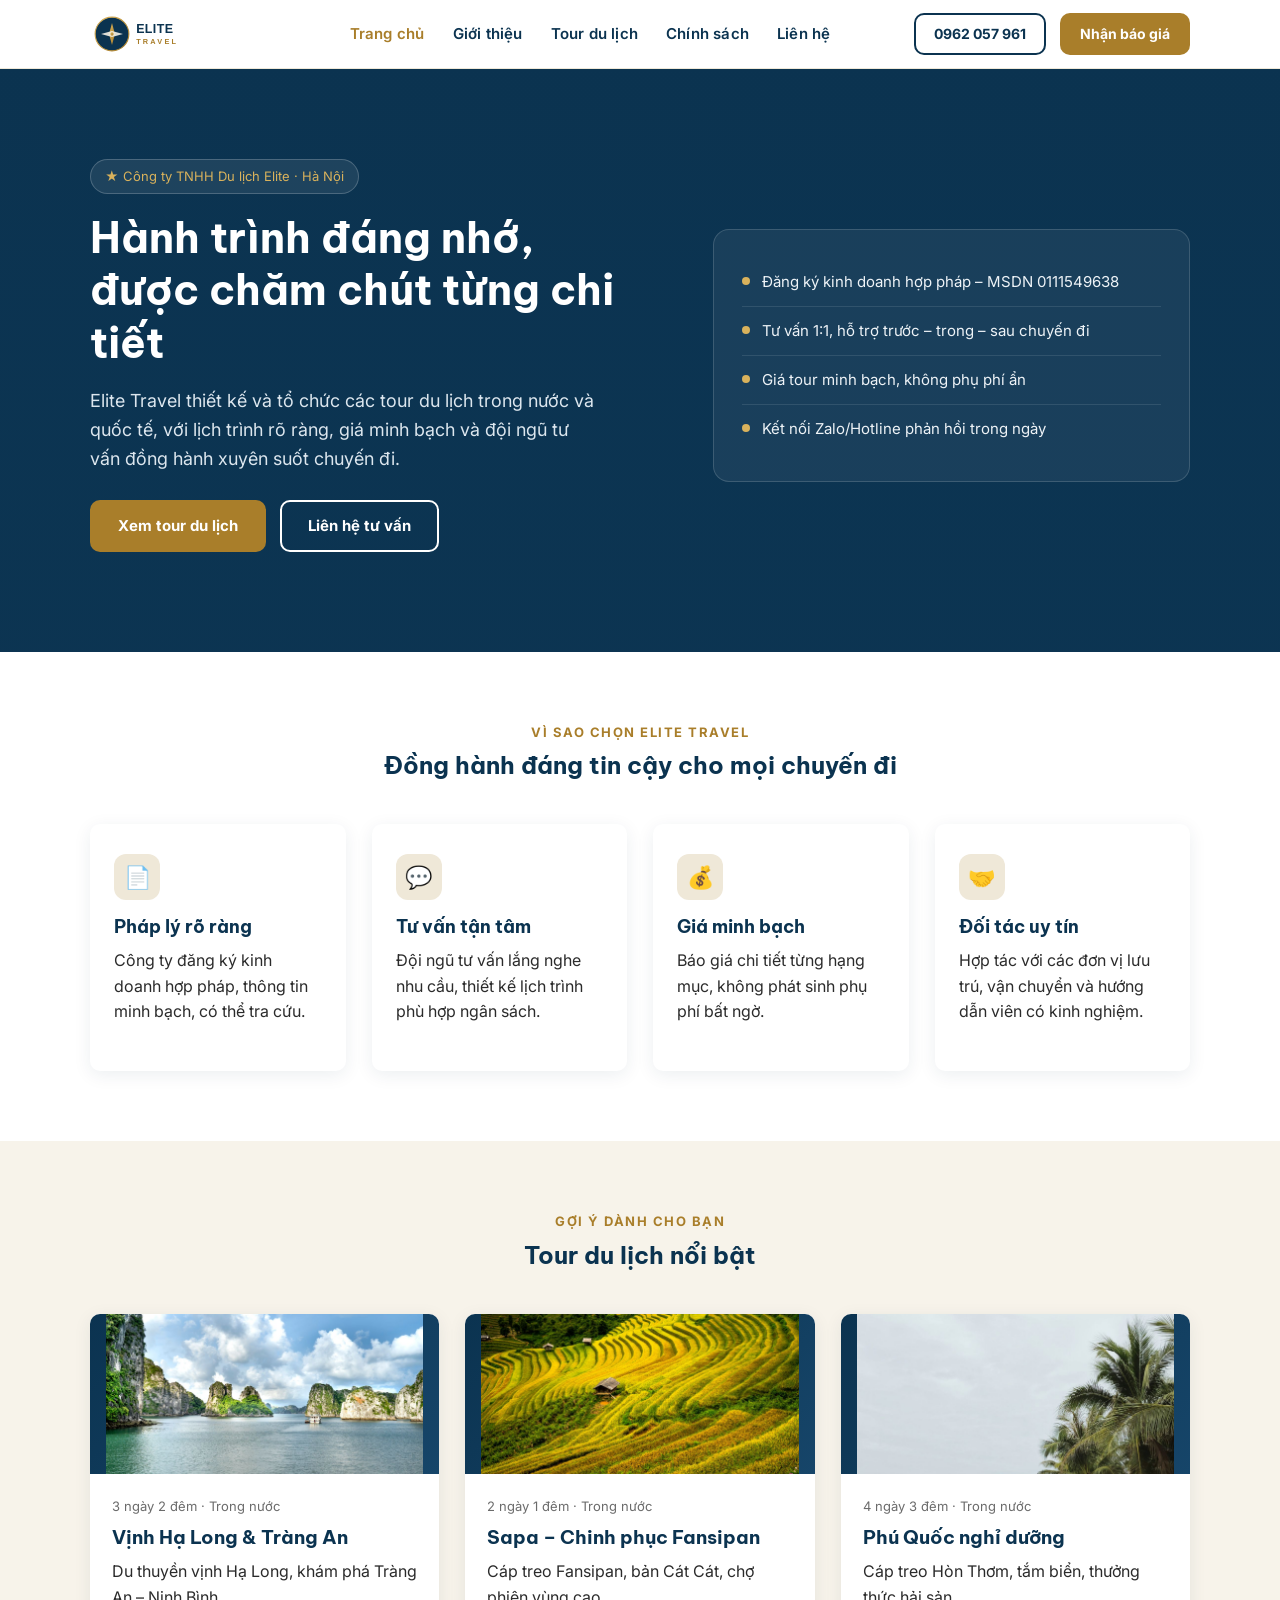
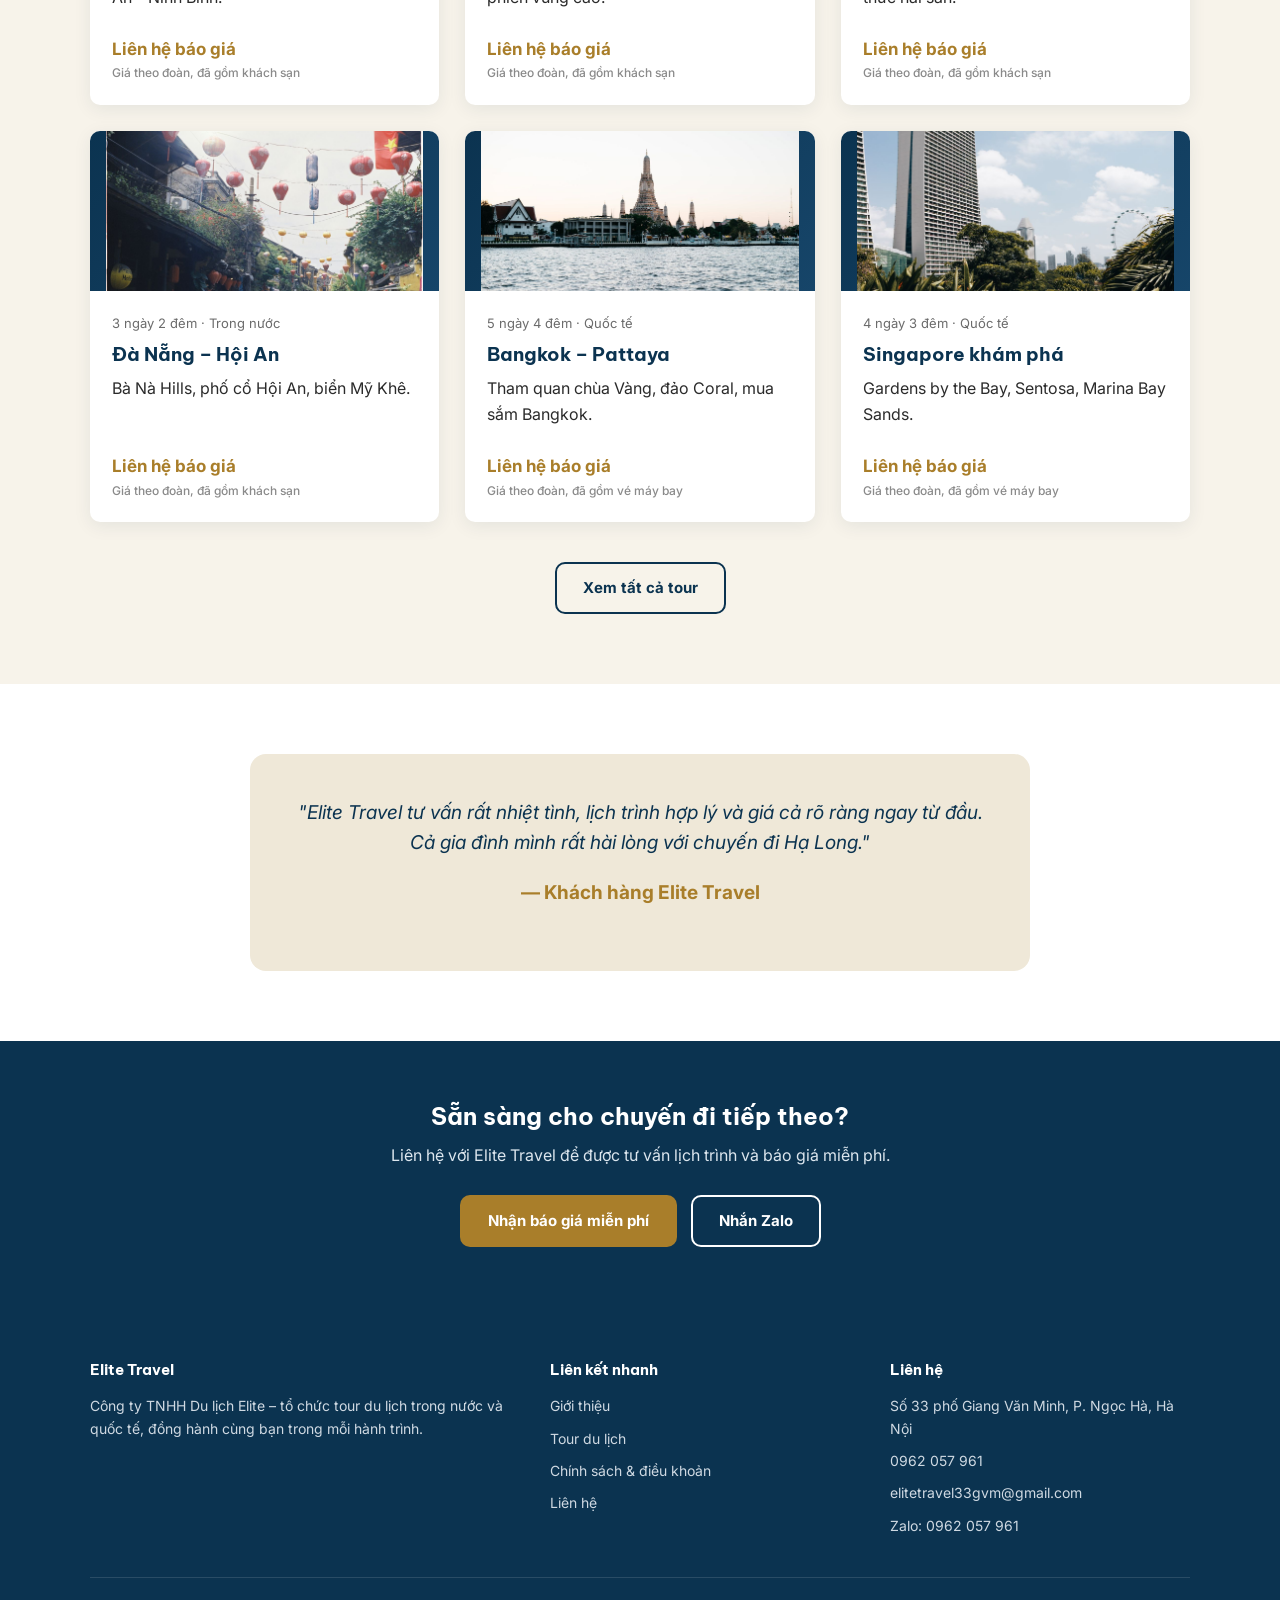
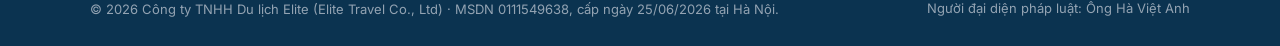
==== index.html @ 2231d41d "Initial Elite Travel website: home, about, tours, policies, contact" ====
<!doctype html>
<html lang="vi">
<head>
<meta charset="UTF-8">
<meta name="viewport" content="width=device-width, initial-scale=1.0">
<title>Elite Travel – Du lịch Elite | Tour du lịch trong nước &amp; quốc tế</title>
<meta name="description" content="Elite Travel (Công ty TNHH Du lịch Elite) – tổ chức tour du lịch trong nước và quốc tế tại Hà Nội. Tư vấn tận tâm, giá minh bạch, đối tác uy tín.">
<link rel="icon" type="image/svg+xml" href="img/logo.svg">
<link rel="preconnect" href="https://fonts.googleapis.com">
<link href="https://fonts.googleapis.com/css2?family=Be+Vietnam+Pro:wght@600;700;800&family=Inter:wght@400;500;600;700&display=swap&subset=vietnamese" rel="stylesheet">
<link rel="stylesheet" href="css/style.css">
</head>
<body>

<header class="site-header">
  <div class="container">
    <a href="index.html" class="logo"><img src="img/logo.svg" alt="Elite Travel"></a>
    <nav class="main-nav">
      <ul>
        <li><a href="index.html" class="current">Trang chủ</a></li>
        <li><a href="gioi-thieu.html">Giới thiệu</a></li>
        <li><a href="tour-du-lich.html">Tour du lịch</a></li>
        <li><a href="chinh-sach.html">Chính sách</a></li>
        <li><a href="lien-he.html">Liên hệ</a></li>
      </ul>
    </nav>
    <div class="header-cta">
      <a href="tel:+84962057961" class="btn btn-outline btn-sm">0962 057 961</a>
      <a href="lien-he.html" class="btn btn-primary btn-sm">Nhận báo giá</a>
    </div>
    <button class="nav-toggle" aria-label="Mở menu">&#9776;</button>
  </div>
</header>

<section class="hero">
  <div class="container">
    <div>
      <span class="hero-badge">★ Công ty TNHH Du lịch Elite · Hà Nội</span>
      <h1>Hành trình đáng nhớ, <br>được chăm chút từng chi tiết</h1>
      <p class="lead">Elite Travel thiết kế và tổ chức các tour du lịch trong nước và quốc tế, với lịch trình rõ ràng, giá minh bạch và đội ngũ tư vấn đồng hành xuyên suốt chuyến đi.</p>
      <div class="hero-actions">
        <a href="tour-du-lich.html" class="btn btn-primary">Xem tour du lịch</a>
        <a href="lien-he.html" class="btn btn-outline" style="border-color:#fff;color:#fff;">Liên hệ tư vấn</a>
      </div>
    </div>
    <div class="hero-art">
      <ul>
        <li><span class="dot"></span> Đăng ký kinh doanh hợp pháp – MSDN 0111549638</li>
        <li><span class="dot"></span> Tư vấn 1:1, hỗ trợ trước – trong – sau chuyến đi</li>
        <li><span class="dot"></span> Giá tour minh bạch, không phụ phí ẩn</li>
        <li><span class="dot"></span> Kết nối Zalo/Hotline phản hồi trong ngày</li>
      </ul>
    </div>
  </div>
</section>

<section class="alt">
  <div class="container">
    <div class="section-head">
      <span class="eyebrow">Vì sao chọn Elite Travel</span>
      <h2>Đồng hành đáng tin cậy cho mọi chuyến đi</h2>
    </div>
    <div class="grid grid-4">
      <div class="card">
        <div class="icon">📄</div>
        <h3>Pháp lý rõ ràng</h3>
        <p>Công ty đăng ký kinh doanh hợp pháp, thông tin minh bạch, có thể tra cứu.</p>
      </div>
      <div class="card">
        <div class="icon">💬</div>
        <h3>Tư vấn tận tâm</h3>
        <p>Đội ngũ tư vấn lắng nghe nhu cầu, thiết kế lịch trình phù hợp ngân sách.</p>
      </div>
      <div class="card">
        <div class="icon">💰</div>
        <h3>Giá minh bạch</h3>
        <p>Báo giá chi tiết từng hạng mục, không phát sinh phụ phí bất ngờ.</p>
      </div>
      <div class="card">
        <div class="icon">🤝</div>
        <h3>Đối tác uy tín</h3>
        <p>Hợp tác với các đơn vị lưu trú, vận chuyển và hướng dẫn viên có kinh nghiệm.</p>
      </div>
    </div>
  </div>
</section>

<section>
  <div class="container">
    <div class="section-head">
      <span class="eyebrow">Gợi ý dành cho bạn</span>
      <h2>Tour du lịch nổi bật</h2>
    </div>
    <div class="grid grid-3">
      <div class="tour-card">
        <div class="thumb"><img src="img/tours/ha-long.jpg" alt="Vịnh Hạ Long" style="width:100%;height:100%;object-fit:cover;" onerror="this.parentElement.textContent='HẠ LONG – NINH BÌNH';"></div>
        <div class="body">
          <div class="meta">3 ngày 2 đêm · Trong nước</div>
          <h3>Vịnh Hạ Long &amp; Tràng An</h3>
          <p>Du thuyền vịnh Hạ Long, khám phá Tràng An – Ninh Bình.</p>
          <div class="price">Liên hệ báo giá<small>Giá theo đoàn, đã gồm khách sạn</small></div>
        </div>
      </div>
      <div class="tour-card">
        <div class="thumb"><img src="img/tours/sapa.jpg" alt="Sapa" style="width:100%;height:100%;object-fit:cover;" onerror="this.parentElement.textContent='SAPA – FANSIPAN';"></div>
        <div class="body">
          <div class="meta">2 ngày 1 đêm · Trong nước</div>
          <h3>Sapa – Chinh phục Fansipan</h3>
          <p>Cáp treo Fansipan, bản Cát Cát, chợ phiên vùng cao.</p>
          <div class="price">Liên hệ báo giá<small>Giá theo đoàn, đã gồm khách sạn</small></div>
        </div>
      </div>
      <div class="tour-card">
        <div class="thumb"><img src="img/tours/phu-quoc.jpg" alt="Phú Quốc" style="width:100%;height:100%;object-fit:cover;" onerror="this.parentElement.textContent='PHÚ QUỐC';"></div>
        <div class="body">
          <div class="meta">4 ngày 3 đêm · Trong nước</div>
          <h3>Phú Quốc nghỉ dưỡng</h3>
          <p>Cáp treo Hòn Thơm, tắm biển, thưởng thức hải sản.</p>
          <div class="price">Liên hệ báo giá<small>Giá theo đoàn, đã gồm khách sạn</small></div>
        </div>
      </div>
      <div class="tour-card">
        <div class="thumb"><img src="img/tours/da-nang.jpg" alt="Đà Nẵng Hội An" style="width:100%;height:100%;object-fit:cover;" onerror="this.parentElement.textContent='ĐÀ NẴNG – HỘI AN';"></div>
        <div class="body">
          <div class="meta">3 ngày 2 đêm · Trong nước</div>
          <h3>Đà Nẵng – Hội An</h3>
          <p>Bà Nà Hills, phố cổ Hội An, biển Mỹ Khê.</p>
          <div class="price">Liên hệ báo giá<small>Giá theo đoàn, đã gồm khách sạn</small></div>
        </div>
      </div>
      <div class="tour-card">
        <div class="thumb"><img src="img/tours/bangkok.jpg" alt="Bangkok Thái Lan" style="width:100%;height:100%;object-fit:cover;" onerror="this.parentElement.textContent='THÁI LAN';"></div>
        <div class="body">
          <div class="meta">5 ngày 4 đêm · Quốc tế</div>
          <h3>Bangkok – Pattaya</h3>
          <p>Tham quan chùa Vàng, đảo Coral, mua sắm Bangkok.</p>
          <div class="price">Liên hệ báo giá<small>Giá theo đoàn, đã gồm vé máy bay</small></div>
        </div>
      </div>
      <div class="tour-card">
        <div class="thumb"><img src="img/tours/singapore.jpg" alt="Singapore" style="width:100%;height:100%;object-fit:cover;" onerror="this.parentElement.textContent='SINGAPORE';"></div>
        <div class="body">
          <div class="meta">4 ngày 3 đêm · Quốc tế</div>
          <h3>Singapore khám phá</h3>
          <p>Gardens by the Bay, Sentosa, Marina Bay Sands.</p>
          <div class="price">Liên hệ báo giá<small>Giá theo đoàn, đã gồm vé máy bay</small></div>
        </div>
      </div>
    </div>
    <div class="text-center mt-lg">
      <a href="tour-du-lich.html" class="btn btn-outline">Xem tất cả tour</a>
    </div>
  </div>
</section>

<section class="alt">
  <div class="container">
    <div class="testimonial">
      <p>"Elite Travel tư vấn rất nhiệt tình, lịch trình hợp lý và giá cả rõ ràng ngay từ đầu. Cả gia đình mình rất hài lòng với chuyến đi Hạ Long."</p>
      <p class="who">— Khách hàng Elite Travel</p>
    </div>
  </div>
</section>

<section class="cta-strip">
  <div class="container">
    <h2>Sẵn sàng cho chuyến đi tiếp theo?</h2>
    <p>Liên hệ với Elite Travel để được tư vấn lịch trình và báo giá miễn phí.</p>
    <div class="hero-actions" style="justify-content:center;">
      <a href="lien-he.html" class="btn btn-primary">Nhận báo giá miễn phí</a>
      <a href="https://zalo.me/0962057961" class="btn btn-outline" style="border-color:#fff;color:#fff;">Nhắn Zalo</a>
    </div>
  </div>
</section>

<footer class="site-footer">
  <div class="container">
    <div class="footer-grid">
      <div>
        <h4>Elite Travel</h4>
        <p style="font-size:14px;">Công ty TNHH Du lịch Elite – tổ chức tour du lịch trong nước và quốc tế, đồng hành cùng bạn trong mỗi hành trình.</p>
      </div>
      <div>
        <h4>Liên kết nhanh</h4>
        <ul>
          <li><a href="gioi-thieu.html">Giới thiệu</a></li>
          <li><a href="tour-du-lich.html">Tour du lịch</a></li>
          <li><a href="chinh-sach.html">Chính sách &amp; điều khoản</a></li>
          <li><a href="lien-he.html">Liên hệ</a></li>
        </ul>
      </div>
      <div>
        <h4>Liên hệ</h4>
        <ul>
          <li>Số 33 phố Giang Văn Minh, P. Ngọc Hà, Hà Nội</li>
          <li><a href="tel:+84962057961">0962 057 961</a></li>
          <li><a href="mailto:elitetravel33gvm@gmail.com">elitetravel33gvm@gmail.com</a></li>
          <li><a href="https://zalo.me/0962057961">Zalo: 0962 057 961</a></li>
        </ul>
      </div>
    </div>
    <div class="footer-bottom">
      <div class="footer-legal-line">© <span class="footer-year">2026</span> Công ty TNHH Du lịch Elite (Elite Travel Co., Ltd) · MSDN 0111549638, cấp ngày 25/06/2026 tại Hà Nội.</div>
      <div>Người đại diện pháp luật: Ông Hà Việt Anh</div>
    </div>
  </div>
</footer>

<script src="js/main.js"></script>
</body>
</html>
---- css/style.css ----
:root {
  --cream: #f7f3ea;
  --cream-dark: #efe8d8;
  --navy: #0b3350;
  --navy-light: #164569;
  --gold: #a97e2a;
  --gold-light: #d9b25c;
  --charcoal: #2b2b2b;
  --white: #ffffff;
  --radius: 10px;
  --shadow: 0 4px 18px rgba(11, 51, 80, 0.08);
}

* { box-sizing: border-box; }

html { scroll-behavior: smooth; }

body {
  margin: 0;
  font-family: 'Inter', 'Segoe UI', Arial, sans-serif;
  color: var(--charcoal);
  background: var(--cream);
  line-height: 1.6;
}

h1, h2, h3, h4 {
  font-family: 'Be Vietnam Pro', 'Segoe UI', Arial, sans-serif;
  color: var(--navy);
  margin: 0 0 0.5em;
  line-height: 1.25;
}

p { margin: 0 0 1em; }

a { color: var(--navy); text-decoration: none; }
a:hover { color: var(--gold); }

img { max-width: 100%; display: block; }

.container {
  width: 100%;
  max-width: 1140px;
  margin: 0 auto;
  padding: 0 20px;
}

/* Header */
.site-header {
  background: var(--white);
  border-bottom: 1px solid var(--cream-dark);
  position: sticky;
  top: 0;
  z-index: 100;
}

.site-header .container {
  display: flex;
  align-items: center;
  justify-content: space-between;
  padding-top: 12px;
  padding-bottom: 12px;
}

.logo img { height: 44px; width: auto; }

.nav-toggle {
  display: none;
  background: none;
  border: 0;
  font-size: 26px;
  color: var(--navy);
  cursor: pointer;
}

.main-nav ul {
  list-style: none;
  display: flex;
  gap: 28px;
  margin: 0;
  padding: 0;
}

.main-nav a {
  font-weight: 600;
  font-size: 15px;
  letter-spacing: 0.2px;
}

.main-nav a.current { color: var(--gold); }

.header-cta {
  display: flex;
  align-items: center;
  gap: 14px;
}

.btn {
  display: inline-block;
  padding: 12px 26px;
  border-radius: var(--radius);
  font-weight: 700;
  font-size: 15px;
  cursor: pointer;
  border: 2px solid transparent;
  transition: transform .15s ease, box-shadow .15s ease;
}

.btn-primary {
  background: var(--gold);
  color: var(--white);
}
.btn-primary:hover { background: var(--gold-light); color: var(--white); transform: translateY(-1px); }

.btn-outline {
  background: transparent;
  border-color: var(--navy);
  color: var(--navy);
}
.btn-outline:hover { background: var(--navy); color: var(--white); }

.btn-sm { padding: 8px 18px; font-size: 14px; }

/* Hero */
.hero {
  background:
    linear-gradient(180deg, rgba(11,51,80,0.88) 0%, rgba(11,51,80,0.93) 100%),
    url('img/tours/hero.jpg') center/cover no-repeat,
    linear-gradient(180deg, var(--navy) 0%, var(--navy-light) 100%);
  color: var(--white);
  padding: 90px 0 100px;
}

.hero .container {
  display: grid;
  grid-template-columns: 1.1fr 0.9fr;
  gap: 40px;
  align-items: center;
}

.hero h1 {
  color: var(--white);
  font-size: 42px;
  margin-bottom: 18px;
}

.hero p.lead {
  font-size: 18px;
  color: #dce6ee;
  max-width: 46ch;
}

.hero-actions { display: flex; gap: 14px; margin-top: 26px; flex-wrap: wrap; }

.hero-badge {
  display: inline-flex;
  align-items: center;
  gap: 8px;
  background: rgba(255,255,255,0.08);
  border: 1px solid rgba(255,255,255,0.2);
  padding: 6px 14px;
  border-radius: 999px;
  font-size: 13px;
  color: var(--gold-light);
  margin-bottom: 18px;
}

.hero-art {
  background: rgba(255,255,255,0.06);
  border: 1px solid rgba(255,255,255,0.15);
  border-radius: 16px;
  padding: 28px;
}

.hero-art ul { list-style: none; margin: 0; padding: 0; }
.hero-art li {
  display: flex; gap: 12px; align-items: flex-start;
  padding: 12px 0;
  border-bottom: 1px solid rgba(255,255,255,0.1);
  font-size: 15px;
  color: #eef3f7;
}
.hero-art li:last-child { border-bottom: none; }
.hero-art .dot {
  flex: none; width: 8px; height: 8px; border-radius: 50%;
  background: var(--gold-light); margin-top: 7px;
}

/* Sections */
section { padding: 70px 0; }
section.alt { background: var(--white); }

.section-head { text-align: center; max-width: 640px; margin: 0 auto 44px; }
.section-head .eyebrow {
  color: var(--gold); font-weight: 700; letter-spacing: 1.5px;
  font-size: 13px; text-transform: uppercase; display: block; margin-bottom: 8px;
}

/* Feature grid */
.grid {
  display: grid;
  gap: 26px;
}
.grid-3 { grid-template-columns: repeat(3, 1fr); }
.grid-4 { grid-template-columns: repeat(4, 1fr); }
.grid-2 { grid-template-columns: repeat(2, 1fr); }

.card {
  background: var(--white);
  border-radius: var(--radius);
  box-shadow: var(--shadow);
  padding: 30px 24px;
}

.card h3 { font-size: 18px; }
.card .icon {
  width: 46px; height: 46px; border-radius: 12px;
  background: var(--cream-dark);
  display: flex; align-items: center; justify-content: center;
  margin-bottom: 16px; font-size: 22px;
}

/* Tour cards */
.tour-card {
  background: var(--white);
  border-radius: var(--radius);
  box-shadow: var(--shadow);
  overflow: hidden;
  display: flex;
  flex-direction: column;
}
.tour-card .thumb {
  height: 160px;
  background: linear-gradient(135deg, var(--navy), var(--navy-light));
  display: flex; align-items: center; justify-content: center;
  color: var(--gold-light);
  font-family: 'Be Vietnam Pro', sans-serif;
  font-weight: 700;
  font-size: 15px;
  letter-spacing: 1px;
  text-align: center;
  padding: 0 16px;
}
.tour-card .body { padding: 22px; flex: 1; display: flex; flex-direction: column; }
.tour-card .meta { font-size: 13px; color: #6b6b6b; margin-bottom: 10px; }
.tour-card .price {
  font-weight: 700; color: var(--gold); font-size: 17px; margin-top: auto; padding-top: 10px;
}
.tour-card .price small { color: #8a8a8a; font-weight: 500; font-size: 12px; display: block; }

.tabs { display: flex; gap: 10px; justify-content: center; margin-bottom: 36px; flex-wrap: wrap; }
.tab-btn {
  padding: 10px 20px; border-radius: 999px; border: 1px solid var(--navy);
  background: transparent; color: var(--navy); font-weight: 600; cursor: pointer; font-size: 14px;
}
.tab-btn.active { background: var(--navy); color: var(--white); }

/* Legal box */
.legal-box {
  background: var(--white);
  border-left: 4px solid var(--gold);
  border-radius: var(--radius);
  box-shadow: var(--shadow);
  padding: 30px;
}
.legal-box dl { margin: 0; display: grid; grid-template-columns: 220px 1fr; gap: 12px 20px; }
.legal-box dt { font-weight: 700; color: var(--navy); }
.legal-box dd { margin: 0; }
.legal-box .pending { color: #a35a00; font-style: italic; }

/* Testimonial */
.testimonial {
  background: var(--cream-dark);
  border-radius: 16px;
  padding: 44px;
  text-align: center;
  max-width: 780px;
  margin: 0 auto;
}
.testimonial p { font-size: 19px; font-style: italic; color: var(--navy); }
.testimonial .who { font-weight: 700; color: var(--gold); font-style: normal; }

/* CTA strip */
.cta-strip {
  background: var(--navy);
  color: var(--white);
  text-align: center;
  padding: 60px 0;
}
.cta-strip h2 { color: var(--white); }
.cta-strip p { color: #dce6ee; }

/* Contact */
.contact-grid { display: grid; grid-template-columns: 1fr 1fr; gap: 40px; }
.contact-info .item { display: flex; gap: 14px; margin-bottom: 22px; }
.contact-info .icon {
  flex: none; width: 40px; height: 40px; border-radius: 10px;
  background: var(--navy); color: var(--gold-light);
  display: flex; align-items: center; justify-content: center; font-size: 18px;
}
.map-embed { border-radius: var(--radius); overflow: hidden; box-shadow: var(--shadow); border: 0; }
.map-embed iframe { width: 100%; height: 320px; border: 0; display: block; }

form.contact-form { background: var(--white); border-radius: var(--radius); box-shadow: var(--shadow); padding: 30px; }
form.contact-form label { display: block; font-weight: 600; margin: 14px 0 6px; font-size: 14px; }
form.contact-form input, form.contact-form select, form.contact-form textarea {
  width: 100%; padding: 12px 14px; border: 1px solid #d8d0bd; border-radius: 8px;
  font-family: inherit; font-size: 15px; background: var(--cream);
}
form.contact-form textarea { resize: vertical; min-height: 110px; }
form.contact-form button { margin-top: 18px; }

/* Footer */
.site-footer {
  background: var(--navy);
  color: #cfd9e2;
  padding: 54px 0 26px;
}
.footer-grid {
  display: grid;
  grid-template-columns: 1.4fr 1fr 1fr;
  gap: 40px;
  padding-bottom: 30px;
  border-bottom: 1px solid rgba(255,255,255,0.12);
}
.site-footer h4 { color: var(--white); font-size: 15px; margin-bottom: 16px; }
.site-footer ul { list-style: none; margin: 0; padding: 0; }
.site-footer li { margin-bottom: 10px; font-size: 14px; }
.site-footer a { color: #cfd9e2; }
.site-footer a:hover { color: var(--gold-light); }
.footer-bottom {
  padding-top: 20px;
  font-size: 13px;
  color: #93a3b2;
  display: flex;
  justify-content: space-between;
  flex-wrap: wrap;
  gap: 10px;
}
.footer-legal-line { line-height: 1.7; }

/* Utility */
.text-center { text-align: center; }
.mt-lg { margin-top: 40px; }

/* Responsive */
@media (max-width: 880px) {
  .hero .container { grid-template-columns: 1fr; }
  .grid-3, .grid-4, .grid-2, .contact-grid, .footer-grid { grid-template-columns: 1fr; }
  .nav-toggle { display: block; }
  .main-nav {
    position: absolute; top: 100%; left: 0; right: 0;
    background: var(--white); border-top: 1px solid var(--cream-dark);
    display: none;
  }
  .main-nav.open { display: block; }
  .main-nav ul { flex-direction: column; padding: 16px 20px; gap: 4px; }
  .main-nav li { padding: 10px 0; border-bottom: 1px solid var(--cream-dark); }
  .header-cta .btn-outline { display: none; }
  .legal-box dl { grid-template-columns: 1fr; }
  .legal-box dt { margin-top: 10px; }
}
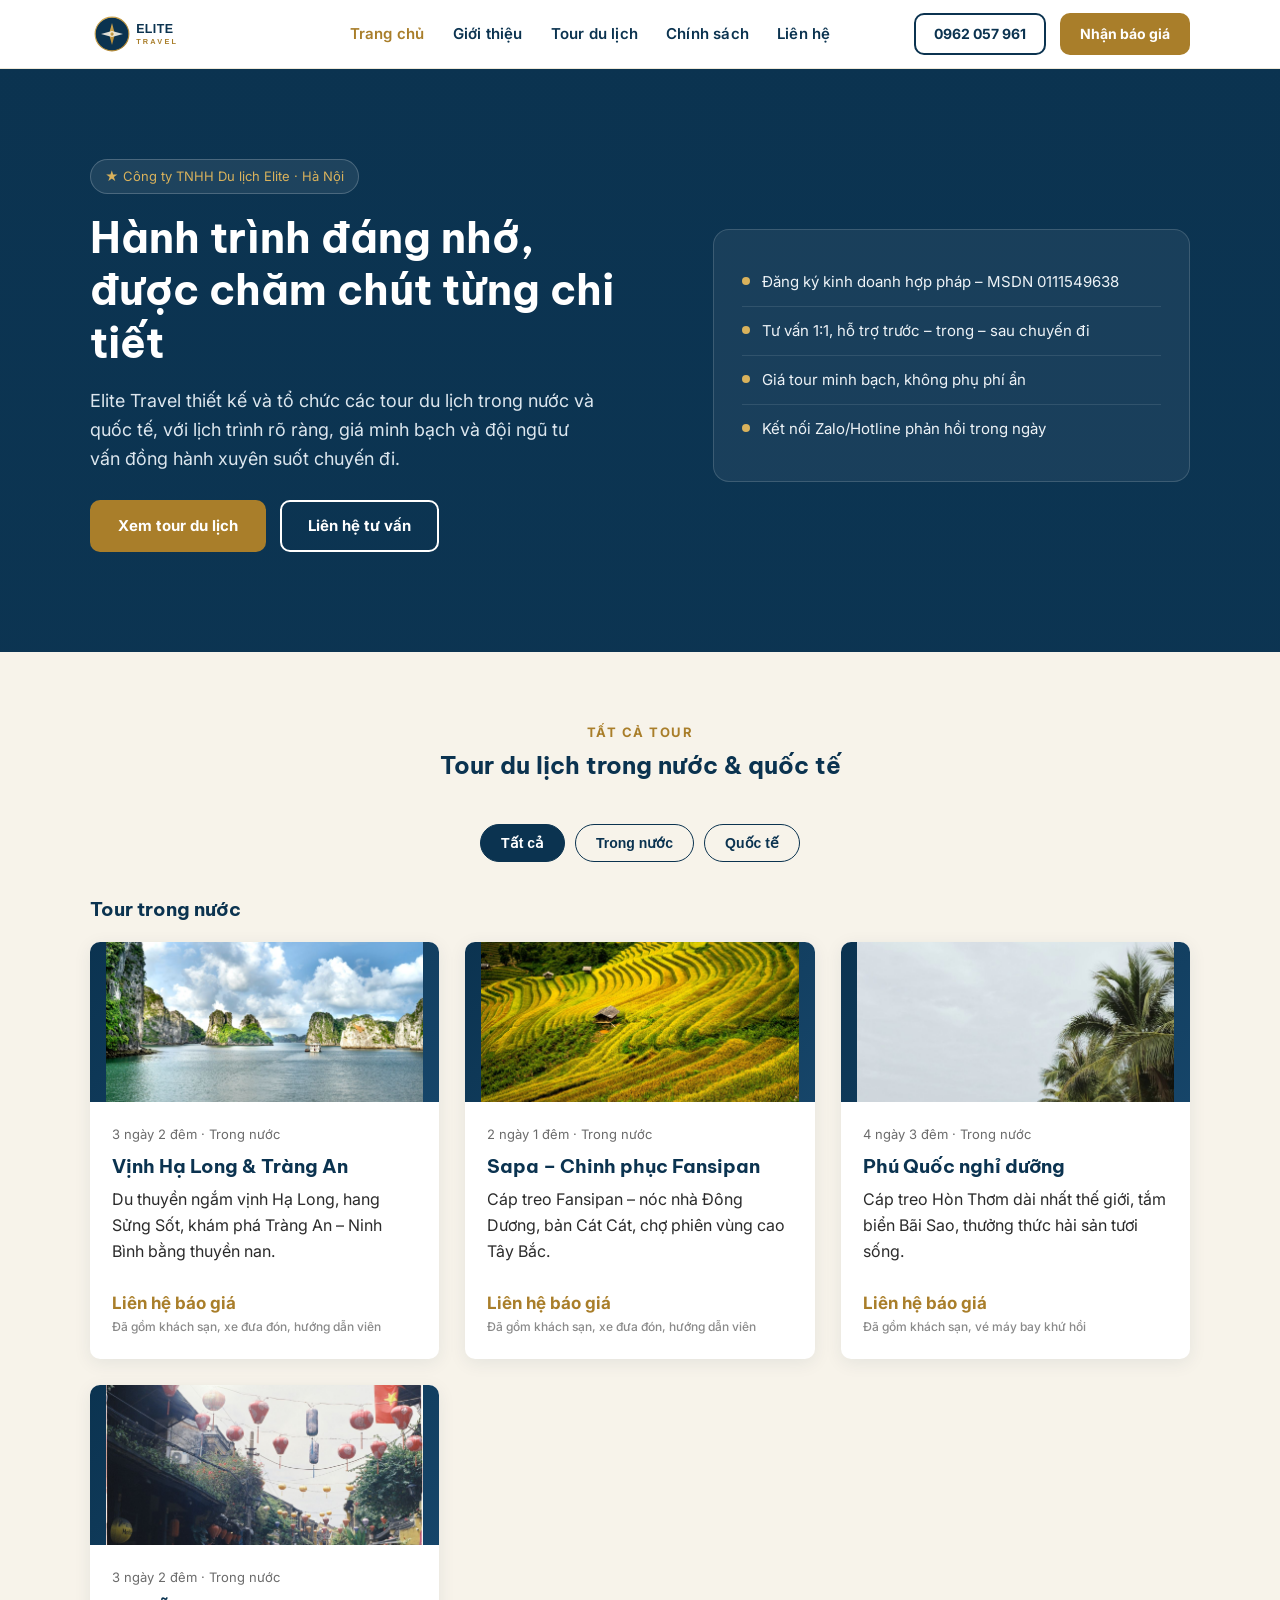
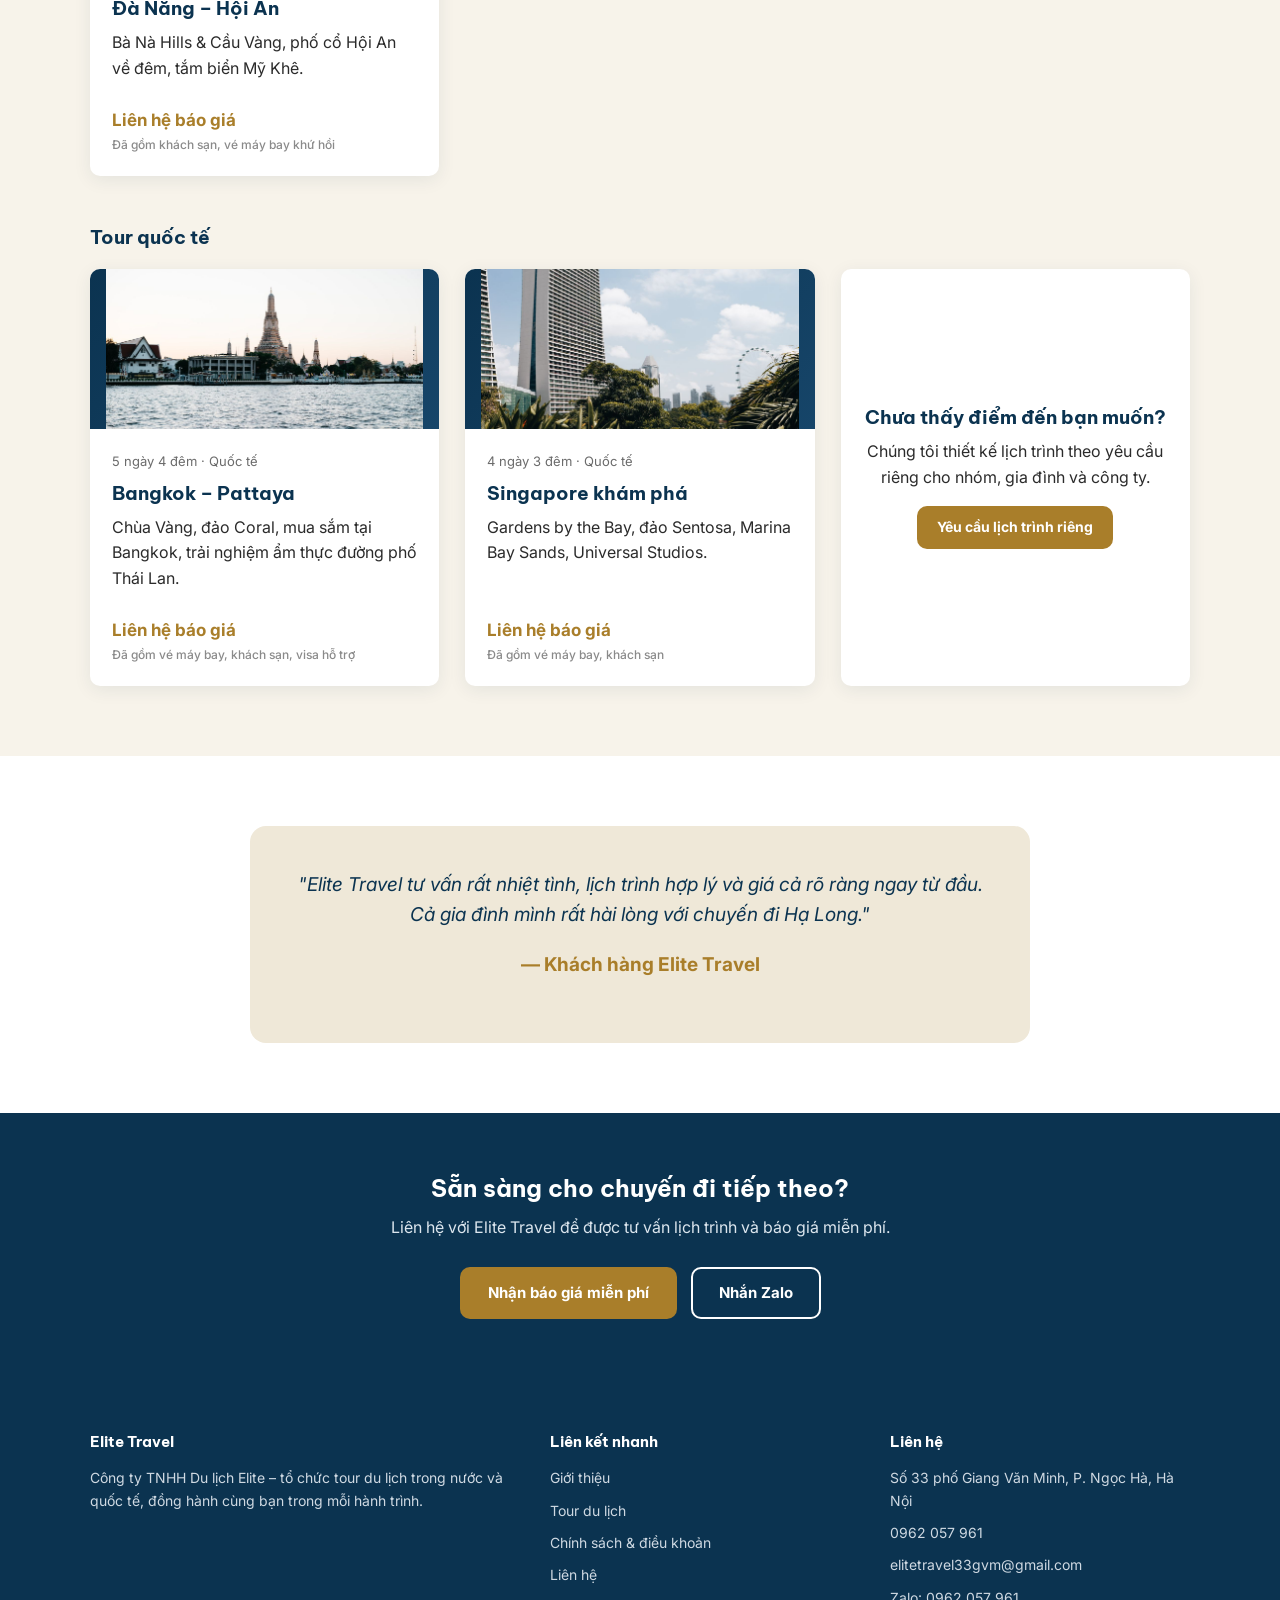
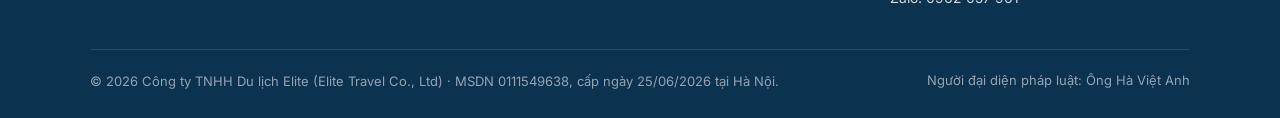
==== commit 0d771993: "Homepage: show full tour catalog instead of company-intro section" ====
--- a/index.html
+++ b/index.html
@@ -54,101 +54,90 @@
   </div>
 </section>
 
-<section class="alt">
+<section>
   <div class="container">
     <div class="section-head">
-      <span class="eyebrow">Vì sao chọn Elite Travel</span>
-      <h2>Đồng hành đáng tin cậy cho mọi chuyến đi</h2>
-    </div>
-    <div class="grid grid-4">
-      <div class="card">
-        <div class="icon">📄</div>
-        <h3>Pháp lý rõ ràng</h3>
-        <p>Công ty đăng ký kinh doanh hợp pháp, thông tin minh bạch, có thể tra cứu.</p>
-      </div>
-      <div class="card">
-        <div class="icon">💬</div>
-        <h3>Tư vấn tận tâm</h3>
-        <p>Đội ngũ tư vấn lắng nghe nhu cầu, thiết kế lịch trình phù hợp ngân sách.</p>
-      </div>
-      <div class="card">
-        <div class="icon">💰</div>
-        <h3>Giá minh bạch</h3>
-        <p>Báo giá chi tiết từng hạng mục, không phát sinh phụ phí bất ngờ.</p>
-      </div>
-      <div class="card">
-        <div class="icon">🤝</div>
-        <h3>Đối tác uy tín</h3>
-        <p>Hợp tác với các đơn vị lưu trú, vận chuyển và hướng dẫn viên có kinh nghiệm.</p>
-      </div>
-    </div>
-  </div>
-</section>
-
-<section>
-  <div class="container">
-    <div class="section-head">
-      <span class="eyebrow">Gợi ý dành cho bạn</span>
-      <h2>Tour du lịch nổi bật</h2>
-    </div>
-    <div class="grid grid-3">
-      <div class="tour-card">
-        <div class="thumb"><img src="img/tours/ha-long.jpg" alt="Vịnh Hạ Long" style="width:100%;height:100%;object-fit:cover;" onerror="this.parentElement.textContent='HẠ LONG – NINH BÌNH';"></div>
-        <div class="body">
-          <div class="meta">3 ngày 2 đêm · Trong nước</div>
-          <h3>Vịnh Hạ Long &amp; Tràng An</h3>
-          <p>Du thuyền vịnh Hạ Long, khám phá Tràng An – Ninh Bình.</p>
-          <div class="price">Liên hệ báo giá<small>Giá theo đoàn, đã gồm khách sạn</small></div>
-        </div>
-      </div>
-      <div class="tour-card">
-        <div class="thumb"><img src="img/tours/sapa.jpg" alt="Sapa" style="width:100%;height:100%;object-fit:cover;" onerror="this.parentElement.textContent='SAPA – FANSIPAN';"></div>
-        <div class="body">
-          <div class="meta">2 ngày 1 đêm · Trong nước</div>
-          <h3>Sapa – Chinh phục Fansipan</h3>
-          <p>Cáp treo Fansipan, bản Cát Cát, chợ phiên vùng cao.</p>
-          <div class="price">Liên hệ báo giá<small>Giá theo đoàn, đã gồm khách sạn</small></div>
-        </div>
-      </div>
-      <div class="tour-card">
-        <div class="thumb"><img src="img/tours/phu-quoc.jpg" alt="Phú Quốc" style="width:100%;height:100%;object-fit:cover;" onerror="this.parentElement.textContent='PHÚ QUỐC';"></div>
-        <div class="body">
-          <div class="meta">4 ngày 3 đêm · Trong nước</div>
-          <h3>Phú Quốc nghỉ dưỡng</h3>
-          <p>Cáp treo Hòn Thơm, tắm biển, thưởng thức hải sản.</p>
-          <div class="price">Liên hệ báo giá<small>Giá theo đoàn, đã gồm khách sạn</small></div>
-        </div>
-      </div>
-      <div class="tour-card">
-        <div class="thumb"><img src="img/tours/da-nang.jpg" alt="Đà Nẵng Hội An" style="width:100%;height:100%;object-fit:cover;" onerror="this.parentElement.textContent='ĐÀ NẴNG – HỘI AN';"></div>
-        <div class="body">
-          <div class="meta">3 ngày 2 đêm · Trong nước</div>
-          <h3>Đà Nẵng – Hội An</h3>
-          <p>Bà Nà Hills, phố cổ Hội An, biển Mỹ Khê.</p>
-          <div class="price">Liên hệ báo giá<small>Giá theo đoàn, đã gồm khách sạn</small></div>
-        </div>
-      </div>
-      <div class="tour-card">
-        <div class="thumb"><img src="img/tours/bangkok.jpg" alt="Bangkok Thái Lan" style="width:100%;height:100%;object-fit:cover;" onerror="this.parentElement.textContent='THÁI LAN';"></div>
-        <div class="body">
-          <div class="meta">5 ngày 4 đêm · Quốc tế</div>
-          <h3>Bangkok – Pattaya</h3>
-          <p>Tham quan chùa Vàng, đảo Coral, mua sắm Bangkok.</p>
-          <div class="price">Liên hệ báo giá<small>Giá theo đoàn, đã gồm vé máy bay</small></div>
-        </div>
-      </div>
-      <div class="tour-card">
-        <div class="thumb"><img src="img/tours/singapore.jpg" alt="Singapore" style="width:100%;height:100%;object-fit:cover;" onerror="this.parentElement.textContent='SINGAPORE';"></div>
-        <div class="body">
-          <div class="meta">4 ngày 3 đêm · Quốc tế</div>
-          <h3>Singapore khám phá</h3>
-          <p>Gardens by the Bay, Sentosa, Marina Bay Sands.</p>
-          <div class="price">Liên hệ báo giá<small>Giá theo đoàn, đã gồm vé máy bay</small></div>
-        </div>
-      </div>
-    </div>
-    <div class="text-center mt-lg">
-      <a href="tour-du-lich.html" class="btn btn-outline">Xem tất cả tour</a>
+      <span class="eyebrow">Tất cả tour</span>
+      <h2>Tour du lịch trong nước &amp; quốc tế</h2>
+    </div>
+
+    <div class="tabs">
+      <button class="tab-btn active" data-target="all">Tất cả</button>
+      <button class="tab-btn" data-target="domestic">Trong nước</button>
+      <button class="tab-btn" data-target="international">Quốc tế</button>
+    </div>
+
+    <div data-tour-group="domestic">
+      <h3 style="margin-bottom:20px;">Tour trong nước</h3>
+      <div class="grid grid-3">
+        <div class="tour-card">
+          <div class="thumb"><img src="img/tours/ha-long.jpg" alt="Vịnh Hạ Long" style="width:100%;height:100%;object-fit:cover;" onerror="this.parentElement.textContent='HẠ LONG – NINH BÌNH';"></div>
+          <div class="body">
+            <div class="meta">3 ngày 2 đêm · Trong nước</div>
+            <h3>Vịnh Hạ Long &amp; Tràng An</h3>
+            <p>Du thuyền ngắm vịnh Hạ Long, hang Sửng Sốt, khám phá Tràng An – Ninh Bình bằng thuyền nan.</p>
+            <div class="price">Liên hệ báo giá<small>Đã gồm khách sạn, xe đưa đón, hướng dẫn viên</small></div>
+          </div>
+        </div>
+        <div class="tour-card">
+          <div class="thumb"><img src="img/tours/sapa.jpg" alt="Sapa" style="width:100%;height:100%;object-fit:cover;" onerror="this.parentElement.textContent='SAPA – FANSIPAN';"></div>
+          <div class="body">
+            <div class="meta">2 ngày 1 đêm · Trong nước</div>
+            <h3>Sapa – Chinh phục Fansipan</h3>
+            <p>Cáp treo Fansipan – nóc nhà Đông Dương, bản Cát Cát, chợ phiên vùng cao Tây Bắc.</p>
+            <div class="price">Liên hệ báo giá<small>Đã gồm khách sạn, xe đưa đón, hướng dẫn viên</small></div>
+          </div>
+        </div>
+        <div class="tour-card">
+          <div class="thumb"><img src="img/tours/phu-quoc.jpg" alt="Phú Quốc" style="width:100%;height:100%;object-fit:cover;" onerror="this.parentElement.textContent='PHÚ QUỐC';"></div>
+          <div class="body">
+            <div class="meta">4 ngày 3 đêm · Trong nước</div>
+            <h3>Phú Quốc nghỉ dưỡng</h3>
+            <p>Cáp treo Hòn Thơm dài nhất thế giới, tắm biển Bãi Sao, thưởng thức hải sản tươi sống.</p>
+            <div class="price">Liên hệ báo giá<small>Đã gồm khách sạn, vé máy bay khứ hồi</small></div>
+          </div>
+        </div>
+        <div class="tour-card">
+          <div class="thumb"><img src="img/tours/da-nang.jpg" alt="Đà Nẵng Hội An" style="width:100%;height:100%;object-fit:cover;" onerror="this.parentElement.textContent='ĐÀ NẴNG – HỘI AN';"></div>
+          <div class="body">
+            <div class="meta">3 ngày 2 đêm · Trong nước</div>
+            <h3>Đà Nẵng – Hội An</h3>
+            <p>Bà Nà Hills &amp; Cầu Vàng, phố cổ Hội An về đêm, tắm biển Mỹ Khê.</p>
+            <div class="price">Liên hệ báo giá<small>Đã gồm khách sạn, vé máy bay khứ hồi</small></div>
+          </div>
+        </div>
+      </div>
+    </div>
+
+    <div data-tour-group="international" style="margin-top:50px;">
+      <h3 style="margin-bottom:20px;">Tour quốc tế</h3>
+      <div class="grid grid-3">
+        <div class="tour-card">
+          <div class="thumb"><img src="img/tours/bangkok.jpg" alt="Bangkok Thái Lan" style="width:100%;height:100%;object-fit:cover;" onerror="this.parentElement.textContent='THÁI LAN';"></div>
+          <div class="body">
+            <div class="meta">5 ngày 4 đêm · Quốc tế</div>
+            <h3>Bangkok – Pattaya</h3>
+            <p>Chùa Vàng, đảo Coral, mua sắm tại Bangkok, trải nghiệm ẩm thực đường phố Thái Lan.</p>
+            <div class="price">Liên hệ báo giá<small>Đã gồm vé máy bay, khách sạn, visa hỗ trợ</small></div>
+          </div>
+        </div>
+        <div class="tour-card">
+          <div class="thumb"><img src="img/tours/singapore.jpg" alt="Singapore" style="width:100%;height:100%;object-fit:cover;" onerror="this.parentElement.textContent='SINGAPORE';"></div>
+          <div class="body">
+            <div class="meta">4 ngày 3 đêm · Quốc tế</div>
+            <h3>Singapore khám phá</h3>
+            <p>Gardens by the Bay, đảo Sentosa, Marina Bay Sands, Universal Studios.</p>
+            <div class="price">Liên hệ báo giá<small>Đã gồm vé máy bay, khách sạn</small></div>
+          </div>
+        </div>
+        <div class="tour-card">
+          <div class="body" style="justify-content:center;align-items:center;text-align:center;padding:40px 22px;">
+            <h3>Chưa thấy điểm đến bạn muốn?</h3>
+            <p>Chúng tôi thiết kế lịch trình theo yêu cầu riêng cho nhóm, gia đình và công ty.</p>
+            <a href="lien-he.html" class="btn btn-primary btn-sm">Yêu cầu lịch trình riêng</a>
+          </div>
+        </div>
+      </div>
     </div>
   </div>
 </section>
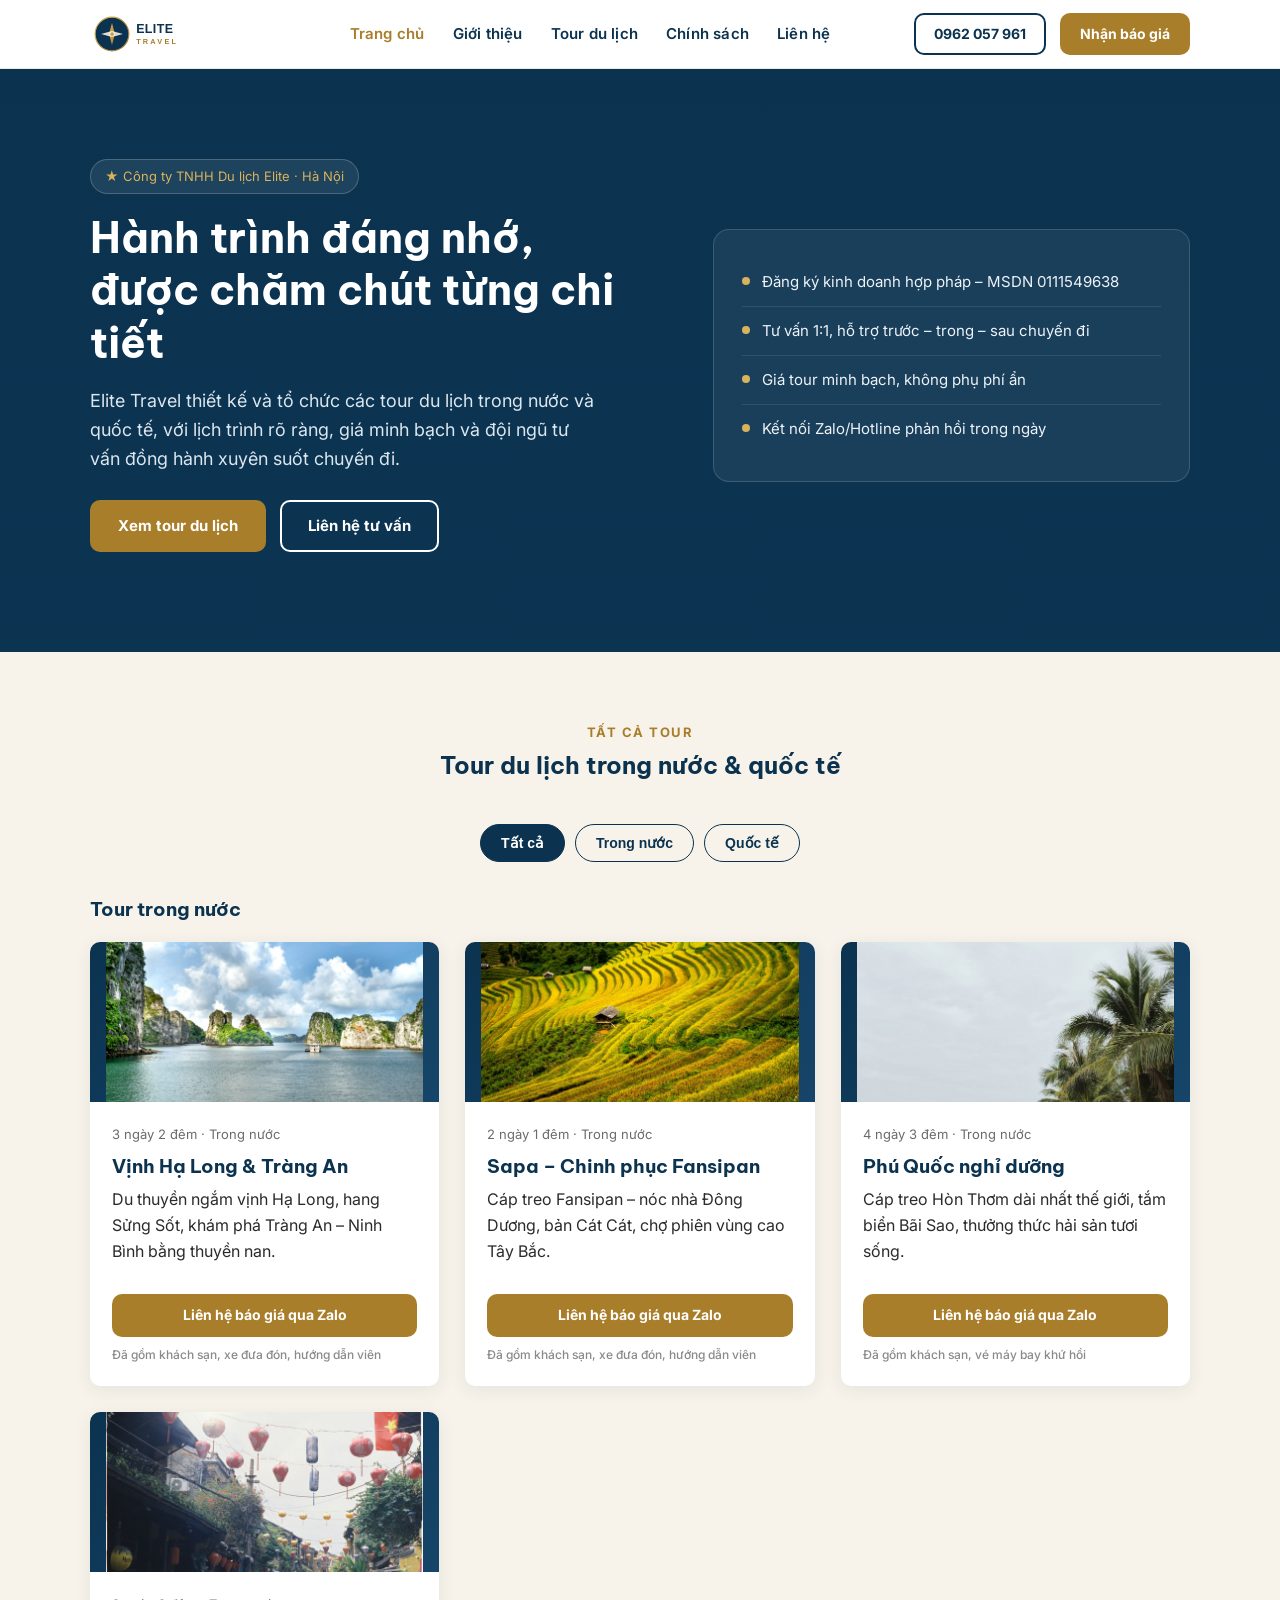
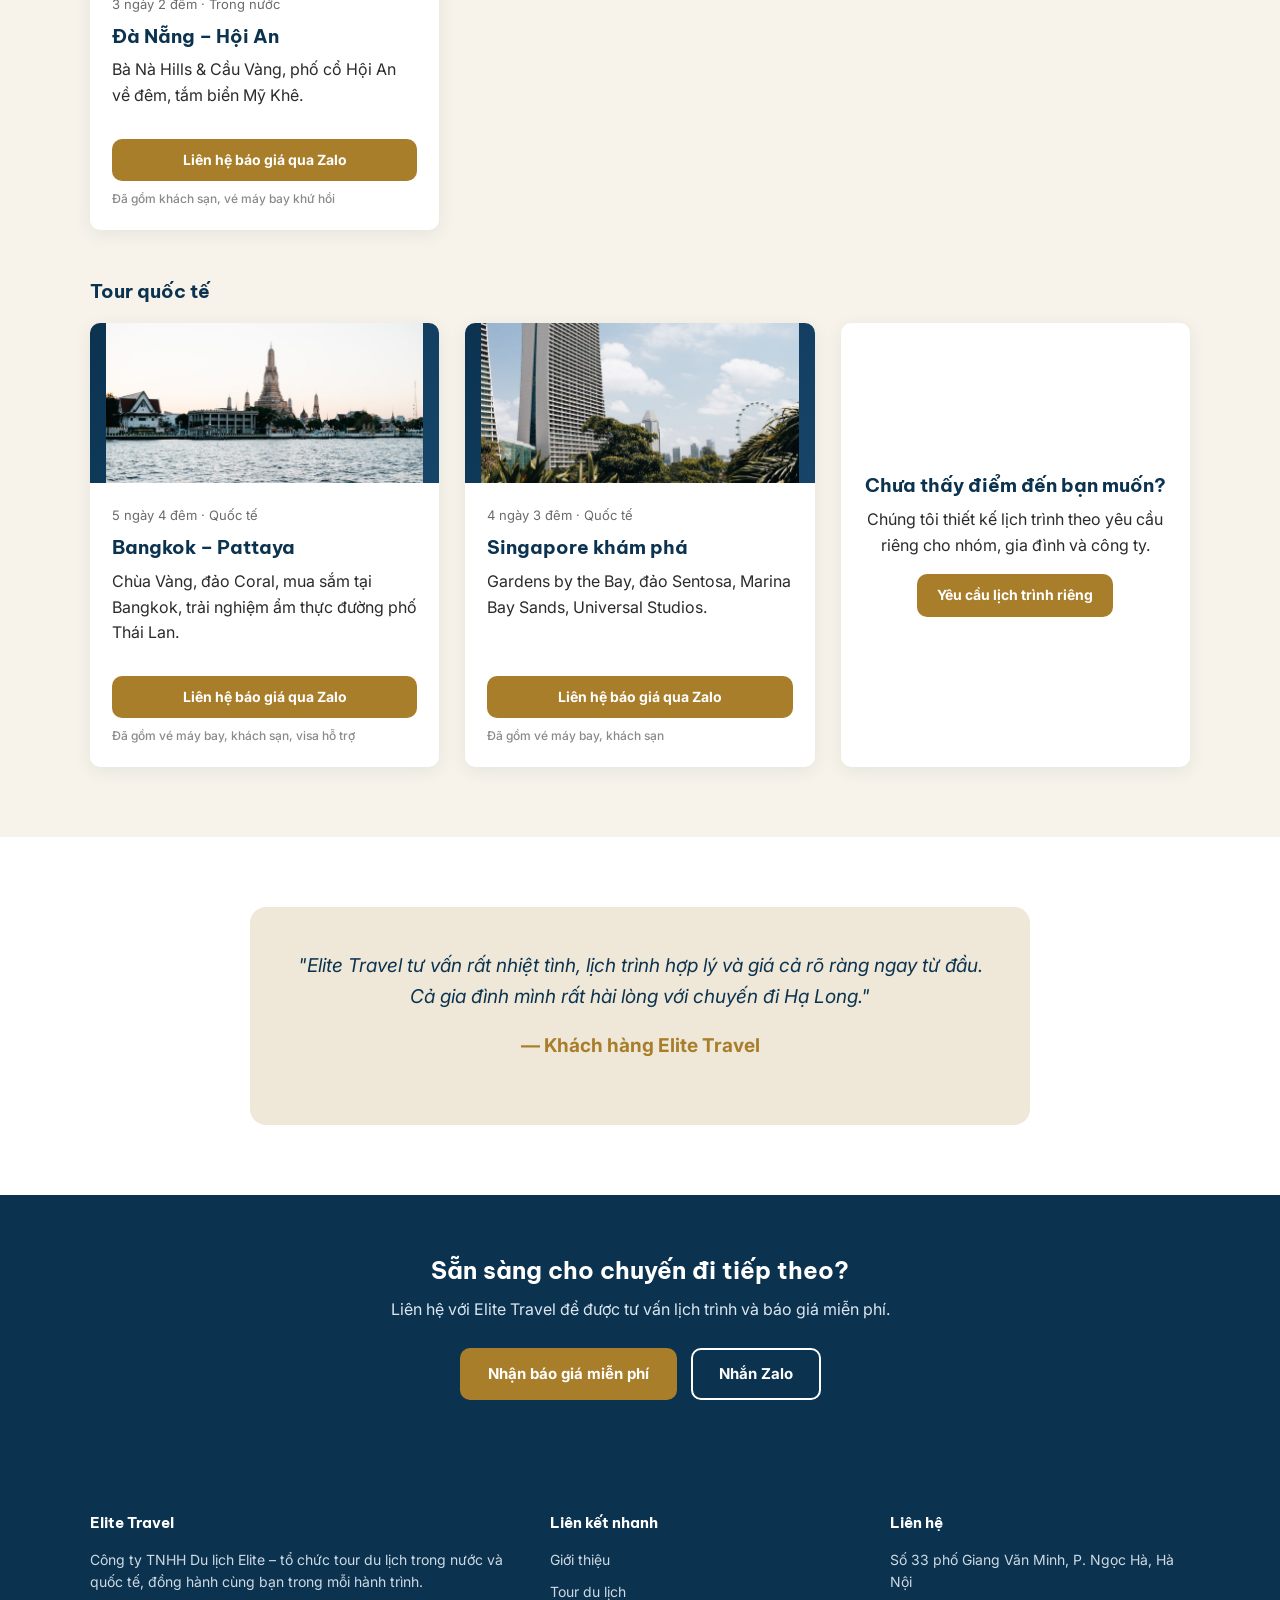
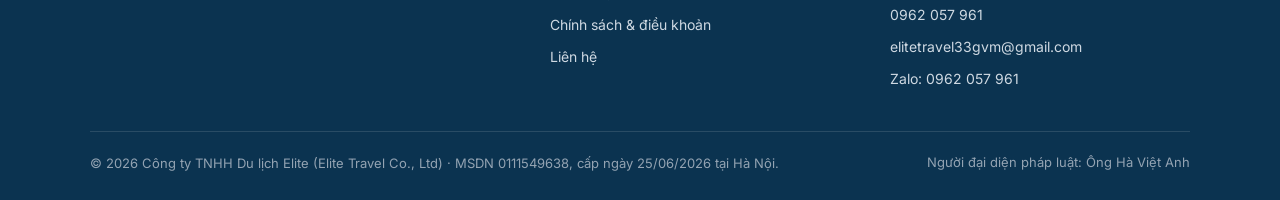
==== commit 2cb751bd: "Turn tour-card price labels into Zalo CTA buttons" ====
--- a/index.html
+++ b/index.html
@@ -76,7 +76,7 @@
             <div class="meta">3 ngày 2 đêm · Trong nước</div>
             <h3>Vịnh Hạ Long &amp; Tràng An</h3>
             <p>Du thuyền ngắm vịnh Hạ Long, hang Sửng Sốt, khám phá Tràng An – Ninh Bình bằng thuyền nan.</p>
-            <div class="price">Liên hệ báo giá<small>Đã gồm khách sạn, xe đưa đón, hướng dẫn viên</small></div>
+            <div class="price"><a href="https://zalo.me/0962057961" class="btn btn-primary btn-sm">Liên hệ báo giá qua Zalo</a><small>Đã gồm khách sạn, xe đưa đón, hướng dẫn viên</small></div>
           </div>
         </div>
         <div class="tour-card">
@@ -85,7 +85,7 @@
             <div class="meta">2 ngày 1 đêm · Trong nước</div>
             <h3>Sapa – Chinh phục Fansipan</h3>
             <p>Cáp treo Fansipan – nóc nhà Đông Dương, bản Cát Cát, chợ phiên vùng cao Tây Bắc.</p>
-            <div class="price">Liên hệ báo giá<small>Đã gồm khách sạn, xe đưa đón, hướng dẫn viên</small></div>
+            <div class="price"><a href="https://zalo.me/0962057961" class="btn btn-primary btn-sm">Liên hệ báo giá qua Zalo</a><small>Đã gồm khách sạn, xe đưa đón, hướng dẫn viên</small></div>
           </div>
         </div>
         <div class="tour-card">
@@ -94,7 +94,7 @@
             <div class="meta">4 ngày 3 đêm · Trong nước</div>
             <h3>Phú Quốc nghỉ dưỡng</h3>
             <p>Cáp treo Hòn Thơm dài nhất thế giới, tắm biển Bãi Sao, thưởng thức hải sản tươi sống.</p>
-            <div class="price">Liên hệ báo giá<small>Đã gồm khách sạn, vé máy bay khứ hồi</small></div>
+            <div class="price"><a href="https://zalo.me/0962057961" class="btn btn-primary btn-sm">Liên hệ báo giá qua Zalo</a><small>Đã gồm khách sạn, vé máy bay khứ hồi</small></div>
           </div>
         </div>
         <div class="tour-card">
@@ -103,7 +103,7 @@
             <div class="meta">3 ngày 2 đêm · Trong nước</div>
             <h3>Đà Nẵng – Hội An</h3>
             <p>Bà Nà Hills &amp; Cầu Vàng, phố cổ Hội An về đêm, tắm biển Mỹ Khê.</p>
-            <div class="price">Liên hệ báo giá<small>Đã gồm khách sạn, vé máy bay khứ hồi</small></div>
+            <div class="price"><a href="https://zalo.me/0962057961" class="btn btn-primary btn-sm">Liên hệ báo giá qua Zalo</a><small>Đã gồm khách sạn, vé máy bay khứ hồi</small></div>
           </div>
         </div>
       </div>
@@ -118,7 +118,7 @@
             <div class="meta">5 ngày 4 đêm · Quốc tế</div>
             <h3>Bangkok – Pattaya</h3>
             <p>Chùa Vàng, đảo Coral, mua sắm tại Bangkok, trải nghiệm ẩm thực đường phố Thái Lan.</p>
-            <div class="price">Liên hệ báo giá<small>Đã gồm vé máy bay, khách sạn, visa hỗ trợ</small></div>
+            <div class="price"><a href="https://zalo.me/0962057961" class="btn btn-primary btn-sm">Liên hệ báo giá qua Zalo</a><small>Đã gồm vé máy bay, khách sạn, visa hỗ trợ</small></div>
           </div>
         </div>
         <div class="tour-card">
@@ -127,7 +127,7 @@
             <div class="meta">4 ngày 3 đêm · Quốc tế</div>
             <h3>Singapore khám phá</h3>
             <p>Gardens by the Bay, đảo Sentosa, Marina Bay Sands, Universal Studios.</p>
-            <div class="price">Liên hệ báo giá<small>Đã gồm vé máy bay, khách sạn</small></div>
+            <div class="price"><a href="https://zalo.me/0962057961" class="btn btn-primary btn-sm">Liên hệ báo giá qua Zalo</a><small>Đã gồm vé máy bay, khách sạn</small></div>
           </div>
         </div>
         <div class="tour-card">
--- a/css/style.css
+++ b/css/style.css
@@ -243,9 +243,11 @@
 .tour-card .body { padding: 22px; flex: 1; display: flex; flex-direction: column; }
 .tour-card .meta { font-size: 13px; color: #6b6b6b; margin-bottom: 10px; }
 .tour-card .price {
-  font-weight: 700; color: var(--gold); font-size: 17px; margin-top: auto; padding-top: 10px;
-}
-.tour-card .price small { color: #8a8a8a; font-weight: 500; font-size: 12px; display: block; }
+  margin-top: auto; padding-top: 14px;
+  display: flex; flex-direction: column; align-items: flex-start; gap: 8px;
+}
+.tour-card .price .btn { width: 100%; text-align: center; }
+.tour-card .price small { color: #8a8a8a; font-weight: 500; font-size: 12px; }
 
 .tabs { display: flex; gap: 10px; justify-content: center; margin-bottom: 36px; flex-wrap: wrap; }
 .tab-btn {
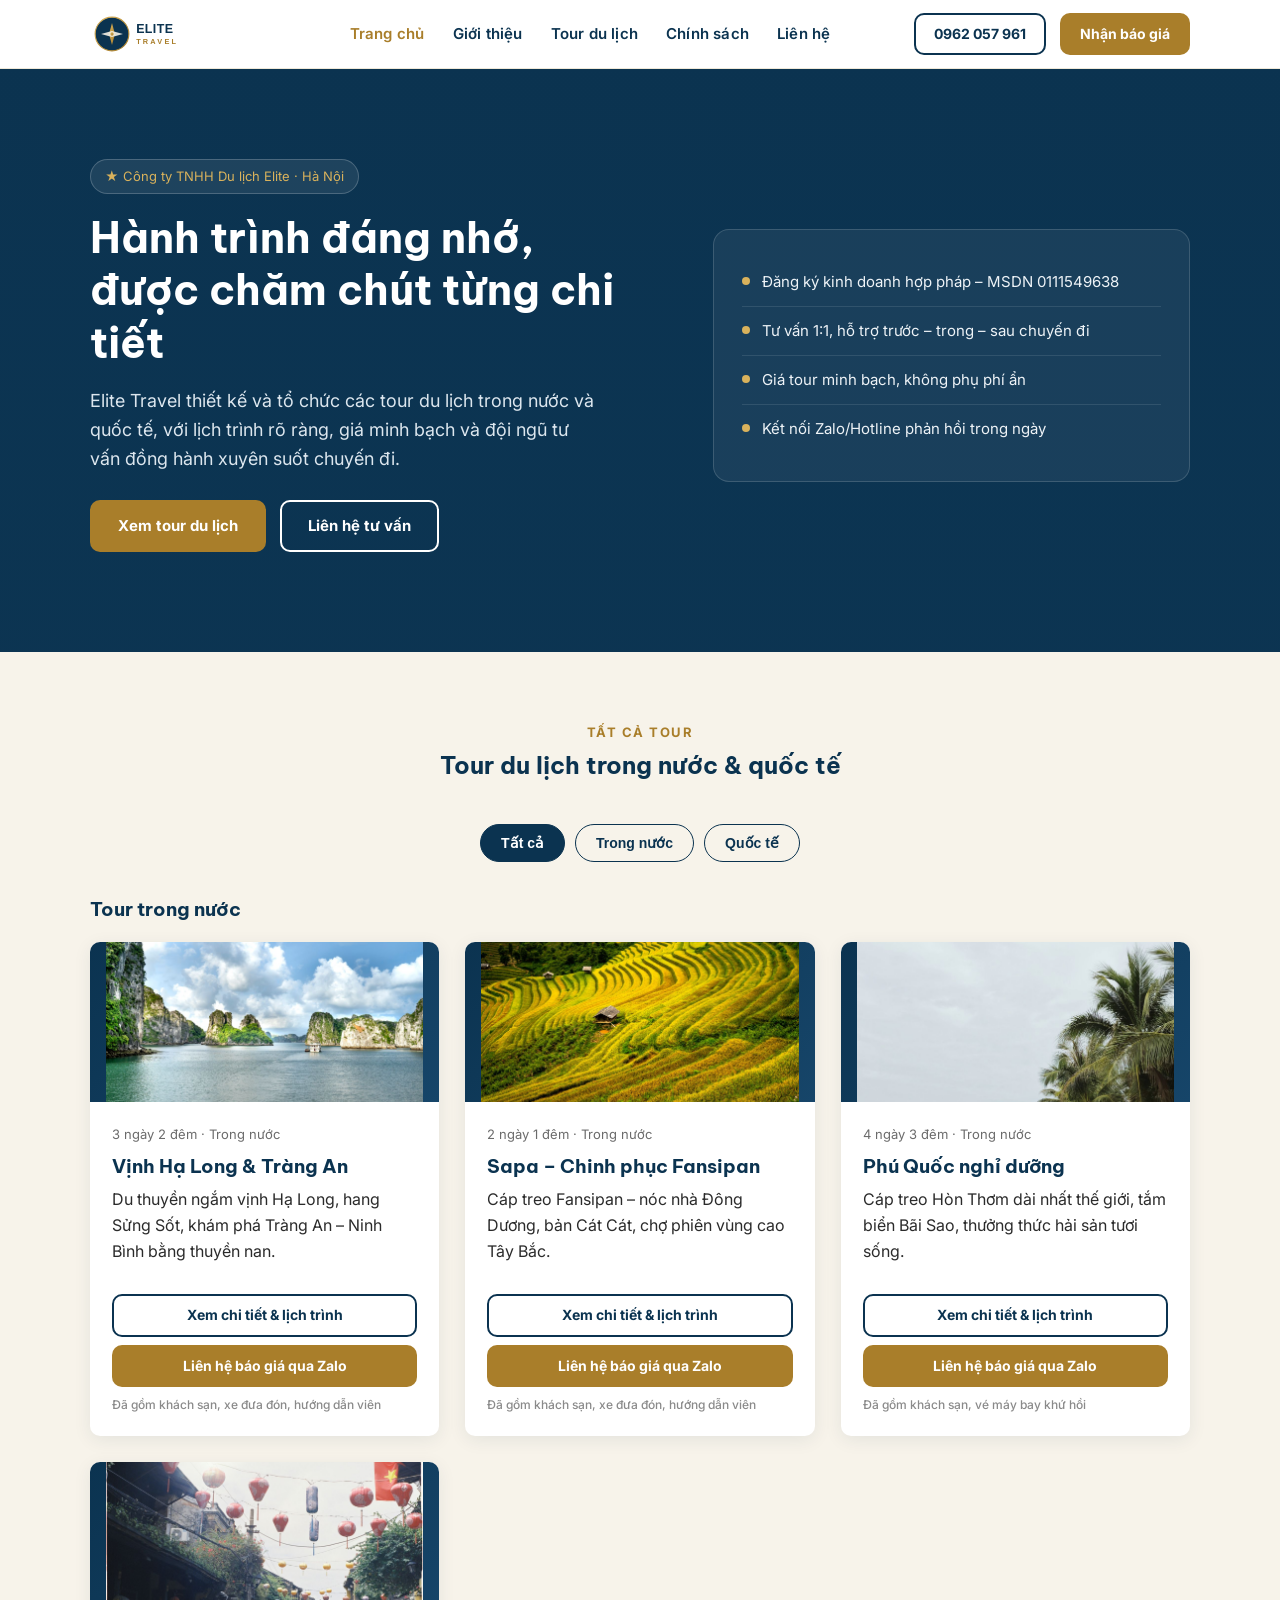
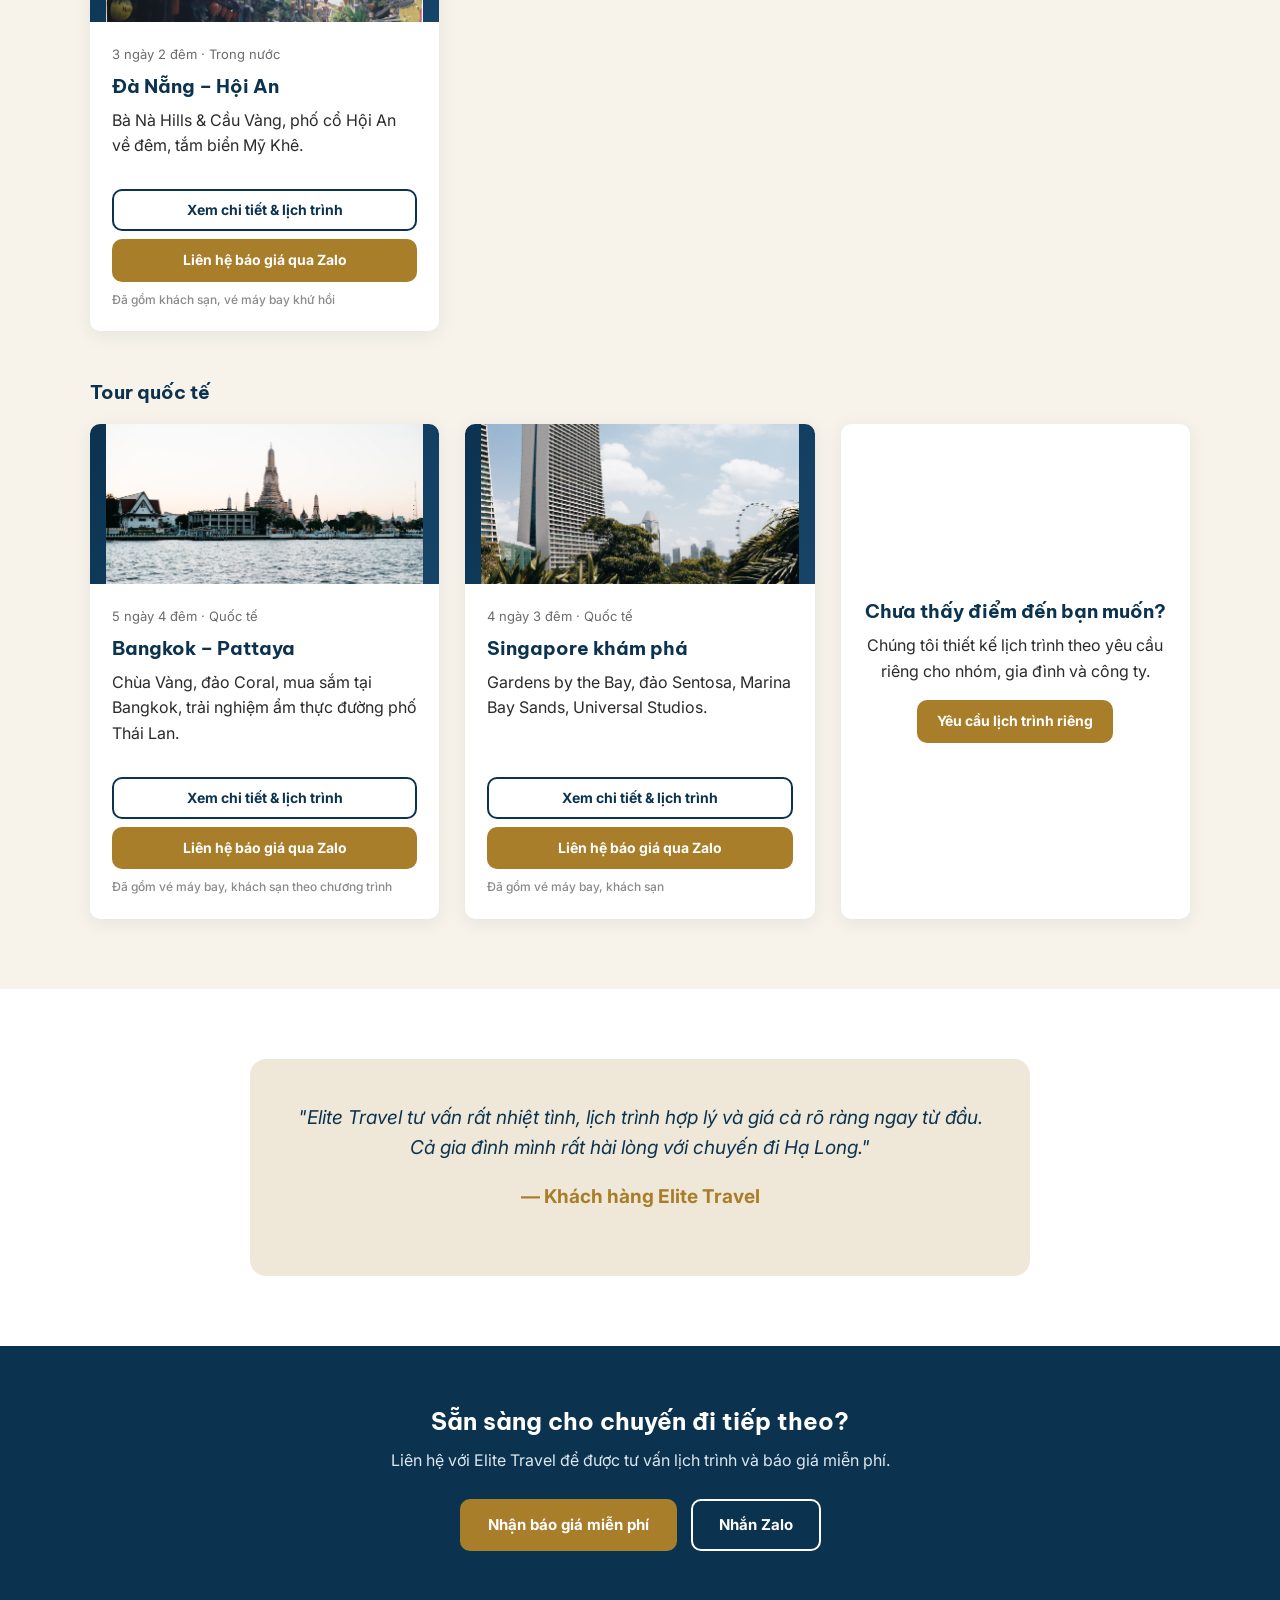
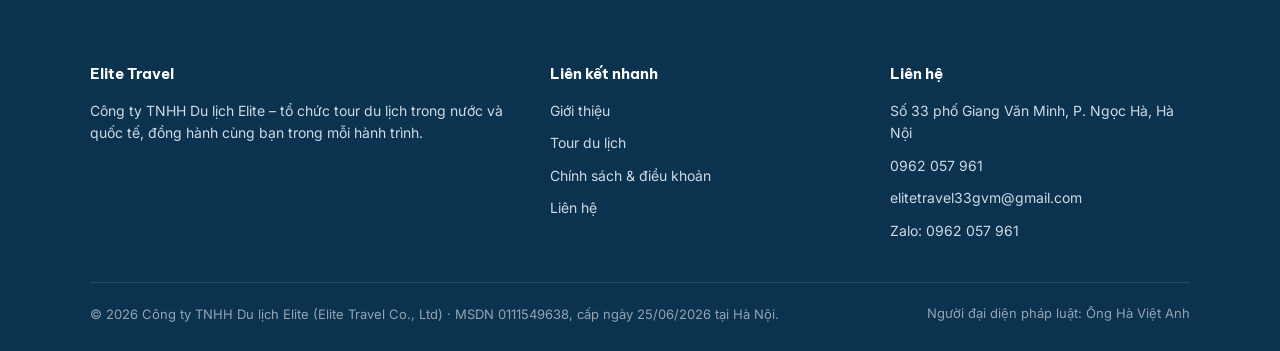
==== commit f0a5ebe3: "Add dedicated detail pages for each tour Replace the inline itinerary accordion on the listing page " ====
--- a/index.html
+++ b/index.html
@@ -5,6 +5,14 @@
 <meta name="viewport" content="width=device-width, initial-scale=1.0">
 <title>Elite Travel – Du lịch Elite | Tour du lịch trong nước &amp; quốc tế</title>
 <meta name="description" content="Elite Travel (Công ty TNHH Du lịch Elite) – tổ chức tour du lịch trong nước và quốc tế tại Hà Nội. Tư vấn tận tâm, giá minh bạch, đối tác uy tín.">
+<link rel="canonical" href="https://elitegotravel.com/">
+<meta property="og:type" content="website">
+<meta property="og:site_name" content="Elite Travel">
+<meta property="og:locale" content="vi_VN">
+<meta property="og:url" content="https://elitegotravel.com/">
+<meta property="og:title" content="Elite Travel – Du lịch Elite | Tour du lịch trong nước &amp; quốc tế">
+<meta property="og:description" content="Elite Travel (Công ty TNHH Du lịch Elite) – tổ chức tour du lịch trong nước và quốc tế tại Hà Nội. Tư vấn tận tâm, giá minh bạch, đối tác uy tín.">
+<meta property="og:image" content="https://elitegotravel.com/img/tours/hero.jpg">
 <link rel="icon" type="image/svg+xml" href="img/logo.svg">
 <link rel="preconnect" href="https://fonts.googleapis.com">
 <link href="https://fonts.googleapis.com/css2?family=Be+Vietnam+Pro:wght@600;700;800&family=Inter:wght@400;500;600;700&display=swap&subset=vietnamese" rel="stylesheet">
@@ -71,39 +79,55 @@
       <h3 style="margin-bottom:20px;">Tour trong nước</h3>
       <div class="grid grid-3">
         <div class="tour-card">
-          <div class="thumb"><img src="img/tours/ha-long.jpg" alt="Vịnh Hạ Long" style="width:100%;height:100%;object-fit:cover;" onerror="this.parentElement.textContent='HẠ LONG – NINH BÌNH';"></div>
+          <a href="tour-ha-long.html" class="thumb"><img src="img/tours/ha-long.jpg" alt="Vịnh Hạ Long" style="width:100%;height:100%;object-fit:cover;" onerror="this.parentElement.textContent='HẠ LONG – NINH BÌNH';"></a>
           <div class="body">
             <div class="meta">3 ngày 2 đêm · Trong nước</div>
-            <h3>Vịnh Hạ Long &amp; Tràng An</h3>
+            <h3><a href="tour-ha-long.html" style="color:inherit;">Vịnh Hạ Long &amp; Tràng An</a></h3>
             <p>Du thuyền ngắm vịnh Hạ Long, hang Sửng Sốt, khám phá Tràng An – Ninh Bình bằng thuyền nan.</p>
-            <div class="price"><a href="https://zalo.me/0962057961" class="btn btn-primary btn-sm">Liên hệ báo giá qua Zalo</a><small>Đã gồm khách sạn, xe đưa đón, hướng dẫn viên</small></div>
-          </div>
-        </div>
-        <div class="tour-card">
-          <div class="thumb"><img src="img/tours/sapa.jpg" alt="Sapa" style="width:100%;height:100%;object-fit:cover;" onerror="this.parentElement.textContent='SAPA – FANSIPAN';"></div>
+            <div class="price">
+              <a href="tour-ha-long.html" class="btn btn-outline btn-sm">Xem chi tiết &amp; lịch trình</a>
+              <a href="https://zalo.me/0962057961" class="btn btn-primary btn-sm">Liên hệ báo giá qua Zalo</a>
+              <small>Đã gồm khách sạn, xe đưa đón, hướng dẫn viên</small>
+            </div>
+          </div>
+        </div>
+        <div class="tour-card">
+          <a href="tour-sapa.html" class="thumb"><img src="img/tours/sapa.jpg" alt="Sapa" style="width:100%;height:100%;object-fit:cover;" onerror="this.parentElement.textContent='SAPA – FANSIPAN';"></a>
           <div class="body">
             <div class="meta">2 ngày 1 đêm · Trong nước</div>
-            <h3>Sapa – Chinh phục Fansipan</h3>
+            <h3><a href="tour-sapa.html" style="color:inherit;">Sapa – Chinh phục Fansipan</a></h3>
             <p>Cáp treo Fansipan – nóc nhà Đông Dương, bản Cát Cát, chợ phiên vùng cao Tây Bắc.</p>
-            <div class="price"><a href="https://zalo.me/0962057961" class="btn btn-primary btn-sm">Liên hệ báo giá qua Zalo</a><small>Đã gồm khách sạn, xe đưa đón, hướng dẫn viên</small></div>
-          </div>
-        </div>
-        <div class="tour-card">
-          <div class="thumb"><img src="img/tours/phu-quoc.jpg" alt="Phú Quốc" style="width:100%;height:100%;object-fit:cover;" onerror="this.parentElement.textContent='PHÚ QUỐC';"></div>
+            <div class="price">
+              <a href="tour-sapa.html" class="btn btn-outline btn-sm">Xem chi tiết &amp; lịch trình</a>
+              <a href="https://zalo.me/0962057961" class="btn btn-primary btn-sm">Liên hệ báo giá qua Zalo</a>
+              <small>Đã gồm khách sạn, xe đưa đón, hướng dẫn viên</small>
+            </div>
+          </div>
+        </div>
+        <div class="tour-card">
+          <a href="tour-phu-quoc.html" class="thumb"><img src="img/tours/phu-quoc.jpg" alt="Phú Quốc" style="width:100%;height:100%;object-fit:cover;" onerror="this.parentElement.textContent='PHÚ QUỐC';"></a>
           <div class="body">
             <div class="meta">4 ngày 3 đêm · Trong nước</div>
-            <h3>Phú Quốc nghỉ dưỡng</h3>
+            <h3><a href="tour-phu-quoc.html" style="color:inherit;">Phú Quốc nghỉ dưỡng</a></h3>
             <p>Cáp treo Hòn Thơm dài nhất thế giới, tắm biển Bãi Sao, thưởng thức hải sản tươi sống.</p>
-            <div class="price"><a href="https://zalo.me/0962057961" class="btn btn-primary btn-sm">Liên hệ báo giá qua Zalo</a><small>Đã gồm khách sạn, vé máy bay khứ hồi</small></div>
-          </div>
-        </div>
-        <div class="tour-card">
-          <div class="thumb"><img src="img/tours/da-nang.jpg" alt="Đà Nẵng Hội An" style="width:100%;height:100%;object-fit:cover;" onerror="this.parentElement.textContent='ĐÀ NẴNG – HỘI AN';"></div>
+            <div class="price">
+              <a href="tour-phu-quoc.html" class="btn btn-outline btn-sm">Xem chi tiết &amp; lịch trình</a>
+              <a href="https://zalo.me/0962057961" class="btn btn-primary btn-sm">Liên hệ báo giá qua Zalo</a>
+              <small>Đã gồm khách sạn, vé máy bay khứ hồi</small>
+            </div>
+          </div>
+        </div>
+        <div class="tour-card">
+          <a href="tour-da-nang-hoi-an.html" class="thumb"><img src="img/tours/da-nang.jpg" alt="Đà Nẵng Hội An" style="width:100%;height:100%;object-fit:cover;" onerror="this.parentElement.textContent='ĐÀ NẴNG – HỘI AN';"></a>
           <div class="body">
             <div class="meta">3 ngày 2 đêm · Trong nước</div>
-            <h3>Đà Nẵng – Hội An</h3>
+            <h3><a href="tour-da-nang-hoi-an.html" style="color:inherit;">Đà Nẵng – Hội An</a></h3>
             <p>Bà Nà Hills &amp; Cầu Vàng, phố cổ Hội An về đêm, tắm biển Mỹ Khê.</p>
-            <div class="price"><a href="https://zalo.me/0962057961" class="btn btn-primary btn-sm">Liên hệ báo giá qua Zalo</a><small>Đã gồm khách sạn, vé máy bay khứ hồi</small></div>
+            <div class="price">
+              <a href="tour-da-nang-hoi-an.html" class="btn btn-outline btn-sm">Xem chi tiết &amp; lịch trình</a>
+              <a href="https://zalo.me/0962057961" class="btn btn-primary btn-sm">Liên hệ báo giá qua Zalo</a>
+              <small>Đã gồm khách sạn, vé máy bay khứ hồi</small>
+            </div>
           </div>
         </div>
       </div>
@@ -113,21 +137,29 @@
       <h3 style="margin-bottom:20px;">Tour quốc tế</h3>
       <div class="grid grid-3">
         <div class="tour-card">
-          <div class="thumb"><img src="img/tours/bangkok.jpg" alt="Bangkok Thái Lan" style="width:100%;height:100%;object-fit:cover;" onerror="this.parentElement.textContent='THÁI LAN';"></div>
+          <a href="tour-bangkok-pattaya.html" class="thumb"><img src="img/tours/bangkok.jpg" alt="Bangkok Thái Lan" style="width:100%;height:100%;object-fit:cover;" onerror="this.parentElement.textContent='THÁI LAN';"></a>
           <div class="body">
             <div class="meta">5 ngày 4 đêm · Quốc tế</div>
-            <h3>Bangkok – Pattaya</h3>
+            <h3><a href="tour-bangkok-pattaya.html" style="color:inherit;">Bangkok – Pattaya</a></h3>
             <p>Chùa Vàng, đảo Coral, mua sắm tại Bangkok, trải nghiệm ẩm thực đường phố Thái Lan.</p>
-            <div class="price"><a href="https://zalo.me/0962057961" class="btn btn-primary btn-sm">Liên hệ báo giá qua Zalo</a><small>Đã gồm vé máy bay, khách sạn, visa hỗ trợ</small></div>
-          </div>
-        </div>
-        <div class="tour-card">
-          <div class="thumb"><img src="img/tours/singapore.jpg" alt="Singapore" style="width:100%;height:100%;object-fit:cover;" onerror="this.parentElement.textContent='SINGAPORE';"></div>
+            <div class="price">
+              <a href="tour-bangkok-pattaya.html" class="btn btn-outline btn-sm">Xem chi tiết &amp; lịch trình</a>
+              <a href="https://zalo.me/0962057961" class="btn btn-primary btn-sm">Liên hệ báo giá qua Zalo</a>
+              <small>Đã gồm vé máy bay, khách sạn theo chương trình</small>
+            </div>
+          </div>
+        </div>
+        <div class="tour-card">
+          <a href="tour-singapore.html" class="thumb"><img src="img/tours/singapore.jpg" alt="Singapore" style="width:100%;height:100%;object-fit:cover;" onerror="this.parentElement.textContent='SINGAPORE';"></a>
           <div class="body">
             <div class="meta">4 ngày 3 đêm · Quốc tế</div>
-            <h3>Singapore khám phá</h3>
+            <h3><a href="tour-singapore.html" style="color:inherit;">Singapore khám phá</a></h3>
             <p>Gardens by the Bay, đảo Sentosa, Marina Bay Sands, Universal Studios.</p>
-            <div class="price"><a href="https://zalo.me/0962057961" class="btn btn-primary btn-sm">Liên hệ báo giá qua Zalo</a><small>Đã gồm vé máy bay, khách sạn</small></div>
+            <div class="price">
+              <a href="tour-singapore.html" class="btn btn-outline btn-sm">Xem chi tiết &amp; lịch trình</a>
+              <a href="https://zalo.me/0962057961" class="btn btn-primary btn-sm">Liên hệ báo giá qua Zalo</a>
+              <small>Đã gồm vé máy bay, khách sạn</small>
+            </div>
           </div>
         </div>
         <div class="tour-card">
--- a/css/style.css
+++ b/css/style.css
@@ -248,6 +248,14 @@
 }
 .tour-card .price .btn { width: 100%; text-align: center; }
 .tour-card .price small { color: #8a8a8a; font-weight: 500; font-size: 12px; }
+
+.highlight-list, .day-list { margin: 0; padding-left: 18px; }
+.highlight-list li, .day-list li { margin-bottom: 6px; }
+.inclusion-grid { display: grid; grid-template-columns: 1fr 1fr; gap: 16px; margin-top: 8px; }
+.incl-yes, .incl-no { list-style: none; margin: 0; padding: 0; }
+.incl-yes li, .incl-no li { padding-left: 20px; position: relative; margin-bottom: 6px; }
+.incl-yes li::before { content: '✓'; position: absolute; left: 0; color: #1f8a4c; font-weight: 700; }
+.incl-no li::before { content: '✕'; position: absolute; left: 0; color: #b3452c; font-weight: 700; }
 
 .tabs { display: flex; gap: 10px; justify-content: center; margin-bottom: 36px; flex-wrap: wrap; }
 .tab-btn {
@@ -360,4 +368,5 @@
   .header-cta .btn-outline { display: none; }
   .legal-box dl { grid-template-columns: 1fr; }
   .legal-box dt { margin-top: 10px; }
-}
+  .inclusion-grid { grid-template-columns: 1fr; gap: 6px; }
+}
